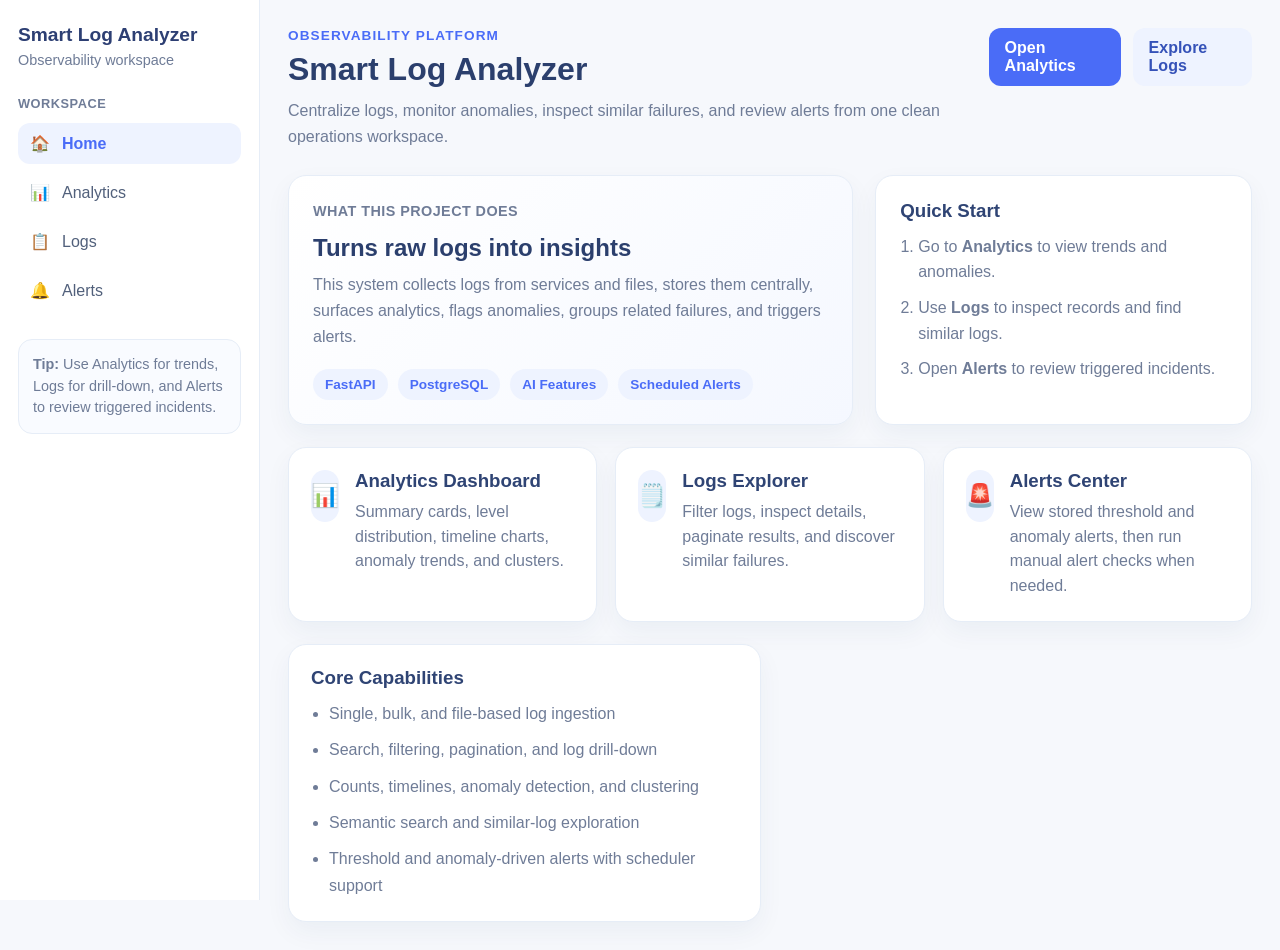
==== frontend/pages/index.html @ 1643813c "First Commit" ====
<!DOCTYPE html>
<html lang="en">

<head>
    <meta charset="UTF-8" />
    <meta name="viewport" content="width=device-width, initial-scale=1.0" />
    <title>Smart Log Analyzer</title>
    <link rel="stylesheet" href="../css/common.css" />
    <link rel="stylesheet" href="../css/home.css" />
</head>

<body>
    <div class="app-shell">
        <aside id="appsidebar"></aside>

        <main class="app-content">
            <header class="page-header">
                <div>
                    <p class="eyebrow">Observability Platform</p>
                    <h1>Smart Log Analyzer</h1>
                    <p class="page-subtitle">
                        Centralize logs, monitor anomalies, inspect similar failures, and review alerts from one
                        clean operations workspace.
                    </p>
                </div>

                <div class="header-actions">
                    <a class="btn btn-primary" href="analytics.html">Open Analytics</a>
                    <a class="btn btn-secondary" href="logs.html">Explore Logs</a>
                </div>
            </header>

            <section class="hero-grid">
                <article class="hero-card hero-primary">
                    <div>
                        <p class="hero-label">What this project does</p>
                        <h2>Turns raw logs into insights</h2>
                        <p>
                            This system collects logs from services and files, stores them centrally, surfaces
                            analytics,
                            flags anomalies, groups related failures, and triggers alerts.
                        </p>
                    </div>
                    <div class="hero-badges">
                        <span>FastAPI</span>
                        <span>PostgreSQL</span>
                        <span>AI Features</span>
                        <span>Scheduled Alerts</span>
                    </div>
                </article>

                <article class="hero-card hero-secondary">
                    <h3>Quick Start</h3>
                    <ol class="quick-list">
                        <li>Go to <strong>Analytics</strong> to view trends and anomalies.</li>
                        <li>Use <strong>Logs</strong> to inspect records and find similar logs.</li>
                        <li>Open <strong>Alerts</strong> to review triggered incidents.</li>
                    </ol>
                </article>
            </section>

            <section class="feature-grid">
                <a class="feature-card" href="analytics.html">
                    <div class="feature-icon">📊</div>
                    <div>
                        <h3>Analytics Dashboard</h3>
                        <p>Summary cards, level distribution, timeline charts, anomaly trends, and clusters.</p>
                    </div>
                </a>

                <a class="feature-card" href="logs.html">
                    <div class="feature-icon">🗒️</div>
                    <div>
                        <h3>Logs Explorer</h3>
                        <p>Filter logs, inspect details, paginate results, and discover similar failures.</p>
                    </div>
                </a>
                <a class="feature-card" href="alerts.html">
                    <div class="feature-icon">🚨</div>
                    <div>
                        <h3>Alerts Center</h3>
                        <p>View stored threshold and anomaly alerts, then run manual alert checks when needed.</p>
                    </div>
                </a>
            </section>

            <section class="info-grid">
                <article class="info-card">
                    <h3>Core Capabilities</h3>
                    <ul>
                        <li>Single, bulk, and file-based log ingestion</li>
                        <li>Search, filtering, pagination, and log drill-down</li>
                        <li>Counts, timelines, anomaly detection, and clustering</li>
                        <li>Semantic search and similar-log exploration</li>
                        <li>Threshold and anomaly-driven alerts with scheduler support</li>
                    </ul>
                </article>

            </section>
        </main>

        <script src="../js/layout.js"></script>
</body>

</html>
---- frontend/css/common.css ----
* {
    box-sizing: border-box;
    margin: 0;
    padding: 0;
    font-family: "Segoe UI", Roboto, sans-serif;
}

:root {
    --bg: #f6f8fc;
    --surface: #ffffff;
    --surface-soft: #f9fbff;
    --border: #e6edf7;
    --text: #24324b;
    --muted: #6f7c97;
    --primary: #4a6cf7;
    --primary-soft: #eef3ff;
    --danger-soft: #ffe7e6;
    --warning-soft: #fff4db;
    --shadow: 0 10px 26px rgba(21, 52, 104, 0.05);
}

body {
    background: var(--bg);
    color: var(--text);
}

a {
    color: inherit;
    text-decoration: none;
}

.app-shell {
    display: grid;
    grid-template-columns: 260px 1fr;
    min-height: 100vh;
}

.sidebar {
    background: var(--surface);
    border-right: 1px solid var(--border);
    padding: 24px 18px;
    position: sticky;
    top: 0;
    height: 100vh;
}

.brand h2 {
    color: #2d3f73;
    font-size: 1.2rem;
}

.brand p {
    color: var(--muted);
    margin-top: 6px;
    font-size: 0.9rem;
}

.nav-group {
    margin-top: 28px;
}

.nav-group h4 {
    color: var(--muted);
    font-size: 0.8rem;
    font-weight: 700;
    margin-bottom: 12px;
    text-transform: uppercase;
    letter-spacing: 0.04em;
}

.sidebar-nav {
    display: grid;
    gap: 8px;
}

.sidebar-link {
    align-items: center;
    border-radius: 12px;
    color: #51607b;
    display: flex;
    gap: 12px;
    padding: 11px 12px;
    transition: background 0.18s ease, color 0.18s ease;
}

.sidebar-link:hover,
.sidebar-link.active {
    background: var(--primary-soft);
    color: var(--primary);
    font-weight: 700;
}

.sidebar-footer {
    background: var(--surface-soft);
    border: 1px solid var(--border);
    border-radius: 14px;
    color: var(--muted);
    font-size: 0.9rem;
    line-height: 1.5;
    margin-top: 28px;
    padding: 14px;
}

.app-content {
    padding: 28px;
}

.page-header {
    align-items: flex-start;
    display: flex;
    justify-content: space-between;
    gap: 18px;
    margin-bottom: 24px;
}

.eyebrow {
    color: var(--primary);
    font-size: 0.85rem;
    font-weight: 700;
    letter-spacing: 0.08em;
    text-transform: uppercase;
}

.page-header h1 {
    color: #2b3f6d;
    font-size: 2rem;
    margin-top: 8px;
}

.page-subtitle {
    color: var(--muted);
    line-height: 1.65;
    margin-top: 10px;
    max-width: 760px;
}

.header-actions {
    display: flex;
    gap: 12px;
}

.btn {
    border: none;
    border-radius: 12px;
    cursor: pointer;
    display: inline-flex;
    align-items: center;
    justify-content: center;
    font-weight: 700;
    padding: 11px 16px;
    transition: all 0.18s ease;
}

.btn-primary {
    background: var(--primary);
    color: white;
}

.btn-primary:hover {
    background: #3657dc;
}

.btn-secondary {
    background: var(--primary-soft);
    color: #3552b8;
}

.btn-secondary:hover {
    background: #dfe8ff;
}

code {
    background: #f0f4fb;
    border-radius: 6px;
    padding: 2px 6px;
}

@media (max-width: 980px) {
    .app-shell {
        grid-template-columns: 1fr;
    }

    .sidebar {
        border-right: none;
        border-bottom: 1px solid var(--border);
        height: auto;
        position: static;
    }

    .page-header {
        flex-direction: column;
    }
}
---- frontend/css/home.css ----
.hero-grid {
    display: grid;
    gap: 22px;
    grid-template-columns: 1.2fr 0.8fr;
}

.hero-card,
.feature-card,
.info-card {
    background: var(--surface);
    border: 1px solid var(--border);
    border-radius: 18px;
    box-shadow: var(--shadow);
}

.hero-card {
    padding: 24px;
}

.hero-primary {
    background: linear-gradient(135deg, #ffffff 0%, #f5f8ff 100%);
}

.hero-primary h2 {
    color: #2b3f6d;
    font-size: 1.5rem;
    margin: 10px 0;
}

.hero-label {
    color: var(--muted);
    font-size: 0.9rem;
    font-weight: 700;
    letter-spacing: 0.03em;
    text-transform: uppercase;
}

.hero-primary p,
.hero-secondary p,
.info-card li {
    color: var(--muted);
    line-height: 1.65;
}

.hero-secondary h3,
.info-card h3 {
    color: #2f4474;
    margin-bottom: 12px;
}

.quick-list {
    color: var(--muted);
    display: grid;
    gap: 10px;
    line-height: 1.6;
    padding-left: 18px;
}

.hero-badges {
    display: flex;
    flex-wrap: wrap;
    gap: 10px;
    margin-top: 18px;
}

.hero-badges span {
    background: var(--primary-soft);
    border-radius: 999px;
    color: var(--primary);
    font-size: 0.85rem;
    font-weight: 700;
    padding: 8px 12px;
}

.feature-grid {
    display: grid;
    gap: 18px;
    grid-template-columns: repeat(3, minmax(0, 1fr));
    margin-top: 22px;
}

.feature-card {
    align-items: flex-start;
    display: flex;
    gap: 16px;
    padding: 22px;
    transition: transform 0.18s ease, box-shadow 0.18s ease;
}


.feature-card:hover {
    box-shadow: 0 14px 30px rgba(21, 52, 104, 0.09);
    transform: translateY(-2px);
}

.feature-icon {
    align-items: center;
    background: var(--primary-soft);
    border-radius: 14px;
    display: flex;
    font-size: 1.4rem;
    height: 52px;
    justify-content: center;
    width: 52px;
}

.feature-card h3 {
    color: #2f4474;
    margin-bottom: 8px;
}

.feature-card p {
    color: var(--muted);
    line-height: 1.55;
}

.info-grid {
    display: grid;
    gap: 18px;
    grid-template-columns: repeat(2, minmax(0, 1fr));
    margin-top: 22px;
}

.info-card {
    padding: 22px;
}

.info-card ul {
    display: grid;
    gap: 10px;
    padding-left: 18px;
}

@media (max-width: 1100px) {
    .hero-grid,
    .feature-grid,
    .info-grid {
        grid-template-columns: 1fr;
    }
    
}
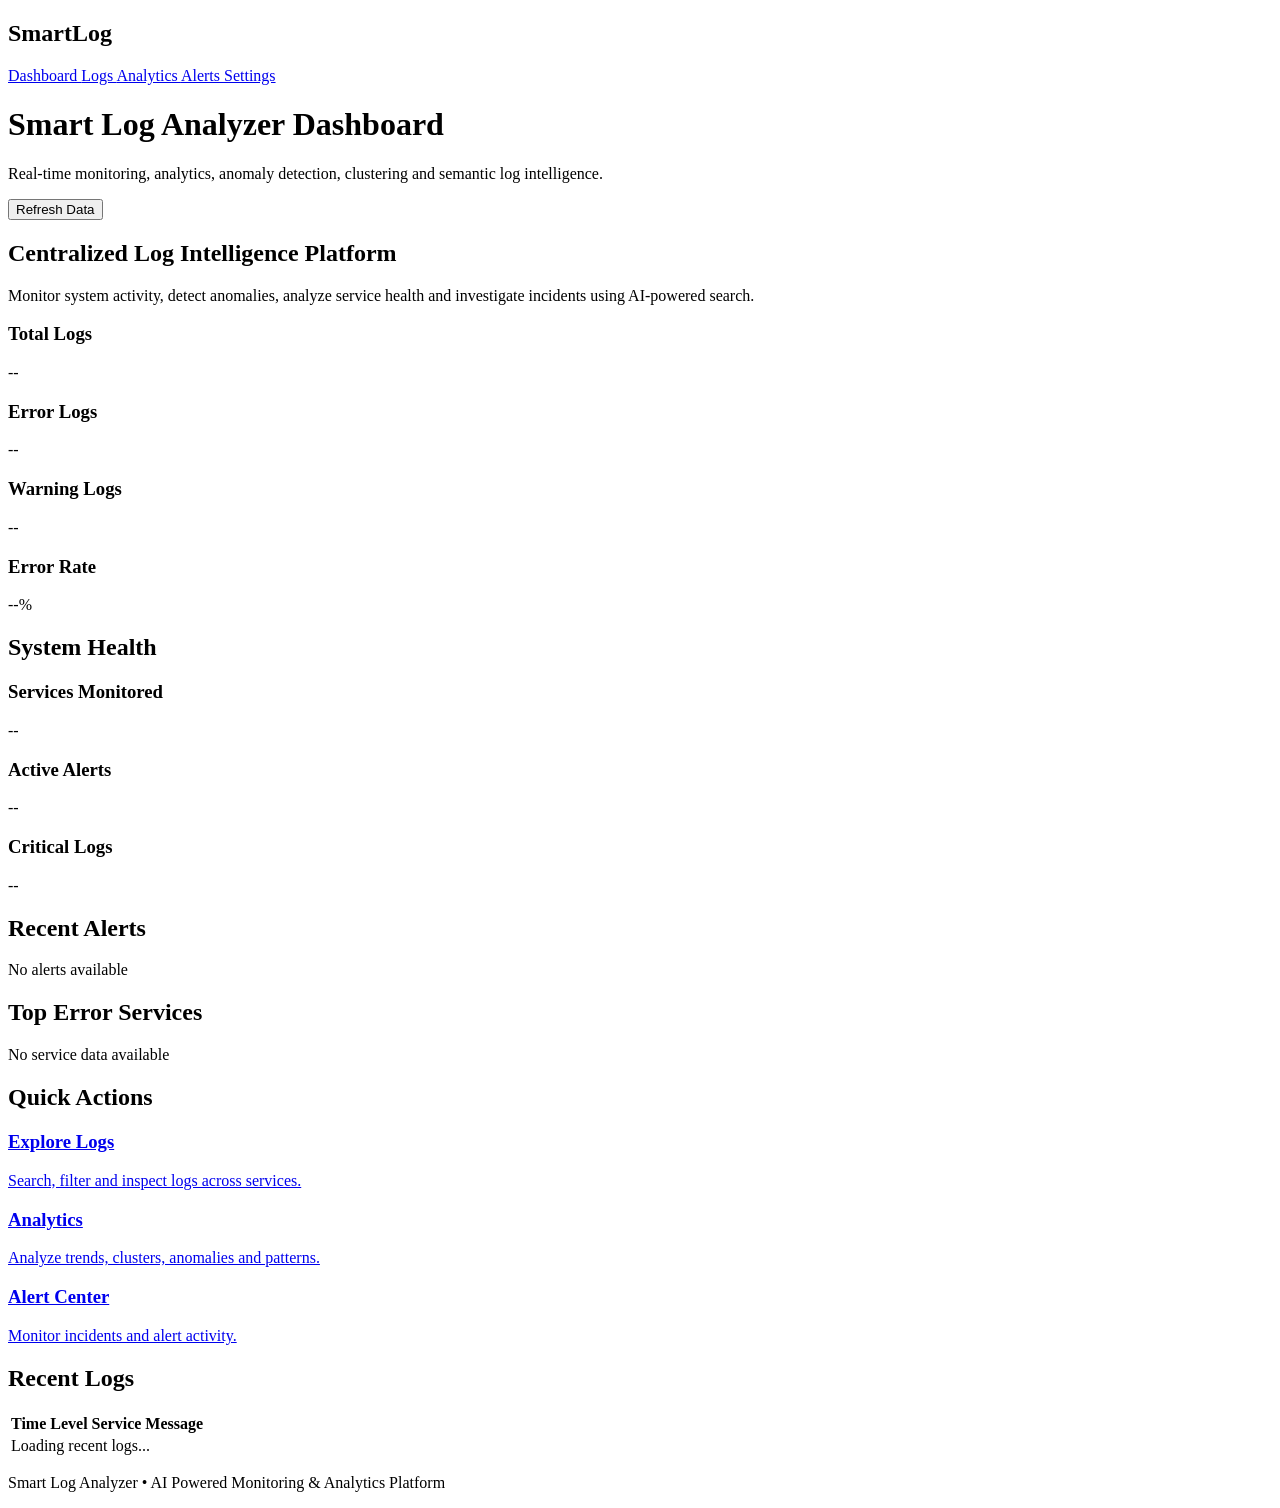
==== commit 73f41da5: "Updating the UI" ====
--- a/frontend/pages/index.html
+++ b/frontend/pages/index.html
@@ -2,104 +2,296 @@
 <html lang="en">
 
 <head>
-    <meta charset="UTF-8" />
-    <meta name="viewport" content="width=device-width, initial-scale=1.0" />
+
+    <meta charset="UTF-8">
+    <meta name="viewport" content="width=device-width, initial-scale=1.0">
+
     <title>Smart Log Analyzer</title>
-    <link rel="stylesheet" href="../css/common.css" />
-    <link rel="stylesheet" href="../css/home.css" />
+
+    <link rel="stylesheet" href="/static/css/common.css">
+    <link rel="stylesheet" href="/static/css/home.css">
+
+    <link href="https://fonts.googleapis.com/css2?family=Inter:wght@300;400;500;600;700&display=swap" rel="stylesheet">
+
 </head>
 
 <body>
-    <div class="app-shell">
-        <aside id="appsidebar"></aside>
-
-        <main class="app-content">
-            <header class="page-header">
-                <div>
-                    <p class="eyebrow">Observability Platform</p>
-                    <h1>Smart Log Analyzer</h1>
-                    <p class="page-subtitle">
-                        Centralize logs, monitor anomalies, inspect similar failures, and review alerts from one
-                        clean operations workspace.
+
+    <!-- Sidebar -->
+
+    <aside class="sidebar">
+
+        <div class="logo">
+            <h2>SmartLog</h2>
+        </div>
+
+        <nav class="sidebar-nav">
+
+            <a href="/" class="active">
+                Dashboard
+            </a>
+
+            <a href="/logs">
+                Logs
+            </a>
+
+            <a href="/analytics">
+                Analytics
+            </a>
+
+            <a href="/alerts">
+                Alerts
+            </a>
+
+            <a href="/settings">
+                Settings
+            </a>
+
+        </nav>
+
+    </aside>
+
+    <!-- Main Content -->
+
+    <main class="main-content">
+
+        <!-- Page Header -->
+
+        <header class="page-header">
+
+            <div>
+                <h1>Smart Log Analyzer Dashboard</h1>
+
+                <p>
+                    Real-time monitoring, analytics, anomaly detection,
+                    clustering and semantic log intelligence.
+                </p>
+            </div>
+
+            <button id="refreshBtn" class="btn-primary">
+                Refresh Data
+            </button>
+
+        </header>
+
+        <!-- Hero Banner -->
+
+        <section class="hero-banner">
+
+            <div class="hero-content">
+
+                <h2>
+                    Centralized Log Intelligence Platform
+                </h2>
+
+                <p>
+                    Monitor system activity, detect anomalies,
+                    analyze service health and investigate incidents
+                    using AI-powered search.
+                </p>
+
+            </div>
+
+        </section>
+
+        <!-- KPI Cards -->
+
+        <section class="stats-grid">
+
+            <div class="stat-card">
+                <h3>Total Logs</h3>
+                <span id="totalLogs">--</span>
+            </div>
+
+            <div class="stat-card">
+                <h3>Error Logs</h3>
+                <span id="errorLogs">--</span>
+            </div>
+
+            <div class="stat-card">
+                <h3>Warning Logs</h3>
+                <span id="warningLogs">--</span>
+            </div>
+
+            <div class="stat-card">
+                <h3>Error Rate</h3>
+                <span id="errorRate">--%</span>
+            </div>
+
+        </section>
+
+        <!-- Health Overview -->
+
+        <section class="health-section">
+
+            <div class="section-header">
+                <h2>System Health</h2>
+            </div>
+
+            <div class="health-grid">
+
+                <div class="health-card">
+                    <h3>Services Monitored</h3>
+                    <span id="serviceCount">--</span>
+                </div>
+
+                <div class="health-card">
+                    <h3>Active Alerts</h3>
+                    <span id="activeAlerts">--</span>
+                </div>
+
+                <div class="health-card">
+                    <h3>Critical Logs</h3>
+                    <span id="criticalLogs">--</span>
+                </div>
+
+            </div>
+
+        </section>
+
+        <!-- Dashboard Insights -->
+
+        <section class="dashboard-grid">
+
+            <!-- Active Alerts -->
+
+            <div class="dashboard-card">
+
+                <div class="section-header">
+                    <h2>Recent Alerts</h2>
+                </div>
+
+                <div id="recentAlerts">
+
+                    <div class="empty-state">
+                        No alerts available
+                    </div>
+
+                </div>
+
+            </div>
+
+            <!-- Top Error Services -->
+
+            <div class="dashboard-card">
+
+                <div class="section-header">
+                    <h2>Top Error Services</h2>
+                </div>
+
+                <div id="topServices">
+
+                    <div class="empty-state">
+                        No service data available
+                    </div>
+
+                </div>
+
+            </div>
+
+        </section>
+
+        <!-- Quick Actions -->
+
+        <section class="quick-actions">
+
+            <div class="section-header">
+                <h2>Quick Actions</h2>
+            </div>
+
+            <div class="action-grid">
+
+                <a href="/logs" class="action-card">
+
+                    <h3>Explore Logs</h3>
+
+                    <p>
+                        Search, filter and inspect logs
+                        across services.
                     </p>
-                </div>
-
-                <div class="header-actions">
-                    <a class="btn btn-primary" href="analytics.html">Open Analytics</a>
-                    <a class="btn btn-secondary" href="logs.html">Explore Logs</a>
-                </div>
-            </header>
-
-            <section class="hero-grid">
-                <article class="hero-card hero-primary">
-                    <div>
-                        <p class="hero-label">What this project does</p>
-                        <h2>Turns raw logs into insights</h2>
-                        <p>
-                            This system collects logs from services and files, stores them centrally, surfaces
-                            analytics,
-                            flags anomalies, groups related failures, and triggers alerts.
-                        </p>
-                    </div>
-                    <div class="hero-badges">
-                        <span>FastAPI</span>
-                        <span>PostgreSQL</span>
-                        <span>AI Features</span>
-                        <span>Scheduled Alerts</span>
-                    </div>
-                </article>
-
-                <article class="hero-card hero-secondary">
-                    <h3>Quick Start</h3>
-                    <ol class="quick-list">
-                        <li>Go to <strong>Analytics</strong> to view trends and anomalies.</li>
-                        <li>Use <strong>Logs</strong> to inspect records and find similar logs.</li>
-                        <li>Open <strong>Alerts</strong> to review triggered incidents.</li>
-                    </ol>
-                </article>
-            </section>
-
-            <section class="feature-grid">
-                <a class="feature-card" href="analytics.html">
-                    <div class="feature-icon">📊</div>
-                    <div>
-                        <h3>Analytics Dashboard</h3>
-                        <p>Summary cards, level distribution, timeline charts, anomaly trends, and clusters.</p>
-                    </div>
+
                 </a>
 
-                <a class="feature-card" href="logs.html">
-                    <div class="feature-icon">🗒️</div>
-                    <div>
-                        <h3>Logs Explorer</h3>
-                        <p>Filter logs, inspect details, paginate results, and discover similar failures.</p>
-                    </div>
+                <a href="/analytics" class="action-card">
+
+                    <h3>Analytics</h3>
+
+                    <p>
+                        Analyze trends, clusters,
+                        anomalies and patterns.
+                    </p>
+
                 </a>
-                <a class="feature-card" href="alerts.html">
-                    <div class="feature-icon">🚨</div>
-                    <div>
-                        <h3>Alerts Center</h3>
-                        <p>View stored threshold and anomaly alerts, then run manual alert checks when needed.</p>
-                    </div>
+
+                <a href="/alerts" class="action-card">
+
+                    <h3>Alert Center</h3>
+
+                    <p>
+                        Monitor incidents and alert activity.
+                    </p>
+
                 </a>
-            </section>
-
-            <section class="info-grid">
-                <article class="info-card">
-                    <h3>Core Capabilities</h3>
-                    <ul>
-                        <li>Single, bulk, and file-based log ingestion</li>
-                        <li>Search, filtering, pagination, and log drill-down</li>
-                        <li>Counts, timelines, anomaly detection, and clustering</li>
-                        <li>Semantic search and similar-log exploration</li>
-                        <li>Threshold and anomaly-driven alerts with scheduler support</li>
-                    </ul>
-                </article>
-
-            </section>
-        </main>
-
-        <script src="../js/layout.js"></script>
+
+            </div>
+
+        </section>
+
+        <!-- Recent Logs -->
+
+        <section class="recent-activity">
+
+            <div class="section-header">
+                <h2>Recent Logs</h2>
+            </div>
+
+            <div class="table-wrapper">
+
+                <table>
+
+                    <thead>
+
+                        <tr>
+                            <th>Time</th>
+                            <th>Level</th>
+                            <th>Service</th>
+                            <th>Message</th>
+                        </tr>
+
+                    </thead>
+
+                    <tbody id="recentLogsBody">
+
+                        <tr>
+                            <td colspan="4">
+                                Loading recent logs...
+                            </td>
+                        </tr>
+
+                    </tbody>
+
+                </table>
+
+            </div>
+
+        </section>
+
+        <!-- Footer -->
+
+        <footer class="page-footer">
+
+            <p>
+                Smart Log Analyzer • AI Powered Monitoring &
+                Analytics Platform
+            </p>
+
+        </footer>
+
+    </main>
+
+    <script src="/static/js/common.js"></script>
+    <script src="/static/js/home.js"></script>
+
 </body>
 
 </html>
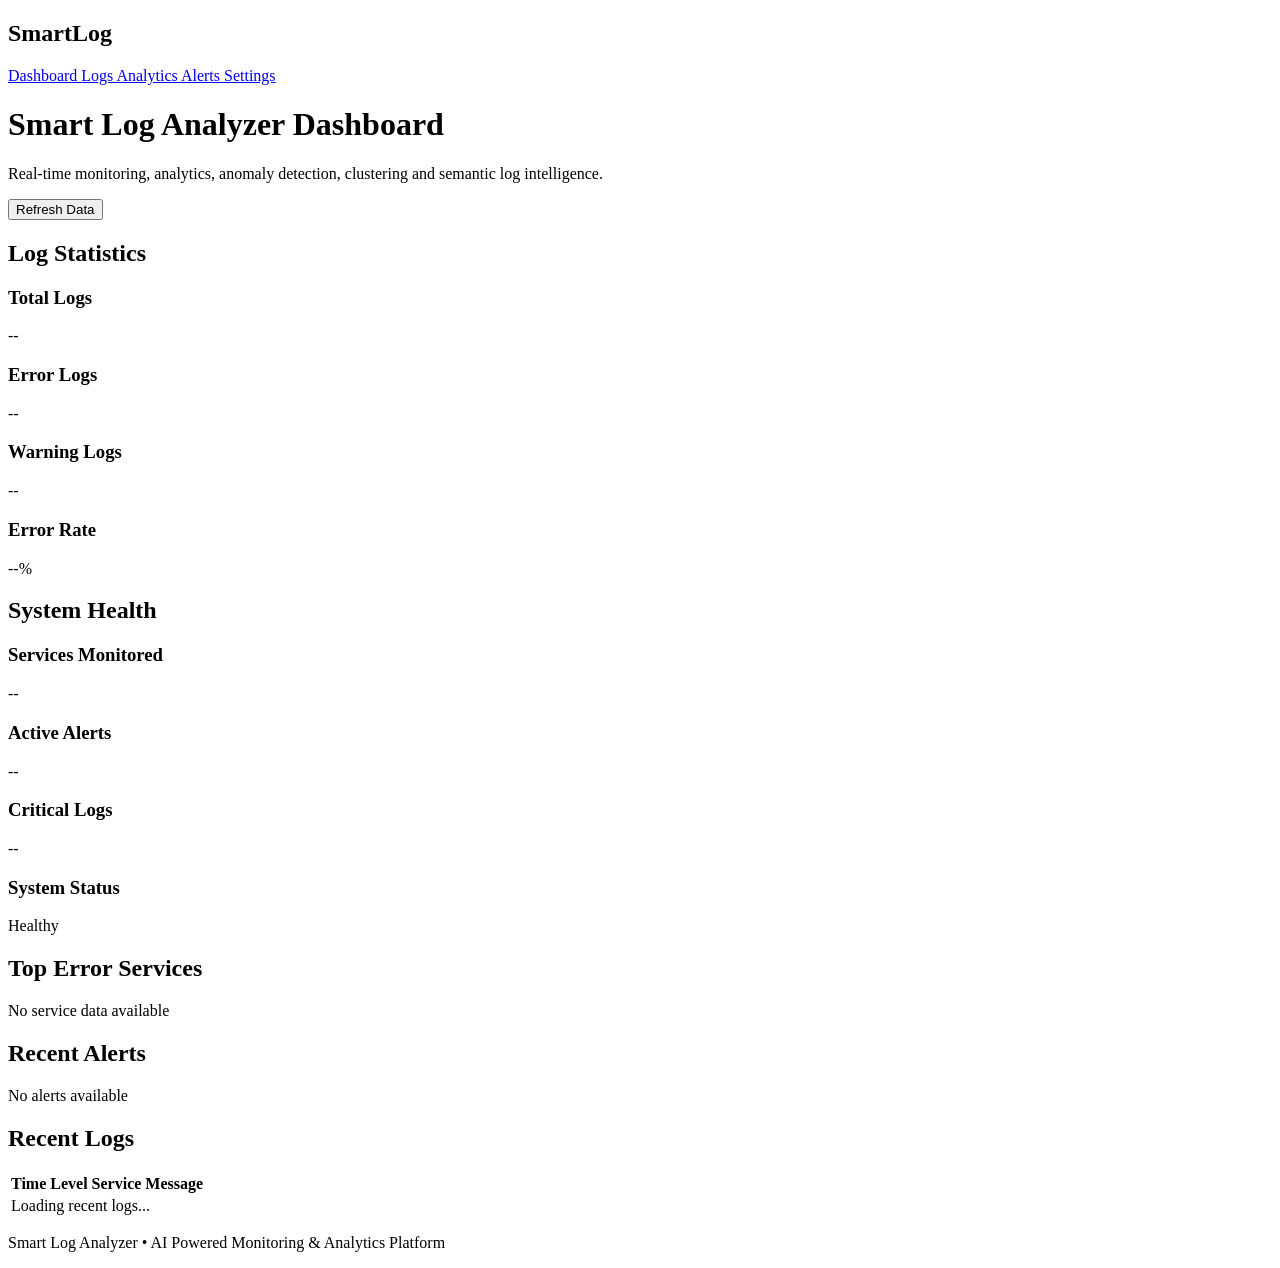
==== commit 5c47e124: "formatted everything" ====
--- a/frontend/pages/index.html
+++ b/frontend/pages/index.html
@@ -55,17 +55,19 @@
 
     <main class="main-content">
 
-        <!-- Page Header -->
+        <!-- Sticky Header -->
 
         <header class="page-header">
 
             <div>
+
                 <h1>Smart Log Analyzer Dashboard</h1>
 
                 <p>
                     Real-time monitoring, analytics, anomaly detection,
                     clustering and semantic log intelligence.
                 </p>
+
             </div>
 
             <button id="refreshBtn" class="btn-primary">
@@ -74,86 +76,103 @@
 
         </header>
 
-        <!-- Hero Banner -->
-
-        <section class="hero-banner">
-
-            <div class="hero-content">
-
-                <h2>
-                    Centralized Log Intelligence Platform
-                </h2>
-
-                <p>
-                    Monitor system activity, detect anomalies,
-                    analyze service health and investigate incidents
-                    using AI-powered search.
-                </p>
+        <!-- KPI + HEALTH OVERVIEW -->
+
+        <section class="overview-section">
+
+            <!-- LOG STATISTICS -->
+
+            <div class="overview-card">
+
+                <div class="section-header">
+                    <h2>Log Statistics</h2>
+                </div>
+
+                <div class="kpi-grid">
+
+                    <div class="kpi-item">
+                        <h3>Total Logs</h3>
+                        <span id="totalLogs">--</span>
+                    </div>
+
+                    <div class="kpi-item">
+                        <h3>Error Logs</h3>
+                        <span id="errorLogs">--</span>
+                    </div>
+
+                    <div class="kpi-item">
+                        <h3>Warning Logs</h3>
+                        <span id="warningLogs">--</span>
+                    </div>
+
+                    <div class="kpi-item">
+                        <h3>Error Rate</h3>
+                        <span id="errorRate">--%</span>
+                    </div>
+
+                </div>
+
+            </div>
+
+            <!-- SYSTEM HEALTH -->
+
+            <div class="overview-card">
+
+                <div class="section-header">
+                    <h2>System Health</h2>
+                </div>
+
+                <div class="health-grid">
+
+                    <div class="health-item">
+                        <h3>Services Monitored</h3>
+                        <span id="serviceCount">--</span>
+                    </div>
+
+                    <div class="health-item">
+                        <h3>Active Alerts</h3>
+                        <span id="activeAlerts">--</span>
+                    </div>
+
+                    <div class="health-item">
+                        <h3>Critical Logs</h3>
+                        <span id="criticalLogs">--</span>
+                    </div>
+
+                    <div class="health-item">
+                        <h3>System Status</h3>
+                        <span id="systemStatus">Healthy</span>
+                    </div>
+
+                </div>
 
             </div>
 
         </section>
 
-        <!-- KPI Cards -->
-
-        <section class="stats-grid">
-
-            <div class="stat-card">
-                <h3>Total Logs</h3>
-                <span id="totalLogs">--</span>
-            </div>
-
-            <div class="stat-card">
-                <h3>Error Logs</h3>
-                <span id="errorLogs">--</span>
-            </div>
-
-            <div class="stat-card">
-                <h3>Warning Logs</h3>
-                <span id="warningLogs">--</span>
-            </div>
-
-            <div class="stat-card">
-                <h3>Error Rate</h3>
-                <span id="errorRate">--%</span>
-            </div>
-
-        </section>
-
-        <!-- Health Overview -->
-
-        <section class="health-section">
-
-            <div class="section-header">
-                <h2>System Health</h2>
-            </div>
-
-            <div class="health-grid">
-
-                <div class="health-card">
-                    <h3>Services Monitored</h3>
-                    <span id="serviceCount">--</span>
-                </div>
-
-                <div class="health-card">
-                    <h3>Active Alerts</h3>
-                    <span id="activeAlerts">--</span>
-                </div>
-
-                <div class="health-card">
-                    <h3>Critical Logs</h3>
-                    <span id="criticalLogs">--</span>
-                </div>
-
-            </div>
-
-        </section>
-
-        <!-- Dashboard Insights -->
+        <!-- DASHBOARD INSIGHTS -->
 
         <section class="dashboard-grid">
 
-            <!-- Active Alerts -->
+            <!-- TOP ERROR SERVICES -->
+
+            <div class="dashboard-card">
+
+                <div class="section-header">
+                    <h2>Top Error Services</h2>
+                </div>
+
+                <div id="topServices">
+
+                    <div class="empty-state">
+                        No service data available
+                    </div>
+
+                </div>
+
+            </div>
+
+            <!-- RECENT ALERTS -->
 
             <div class="dashboard-card">
 
@@ -171,73 +190,9 @@
 
             </div>
 
-            <!-- Top Error Services -->
-
-            <div class="dashboard-card">
-
-                <div class="section-header">
-                    <h2>Top Error Services</h2>
-                </div>
-
-                <div id="topServices">
-
-                    <div class="empty-state">
-                        No service data available
-                    </div>
-
-                </div>
-
-            </div>
-
         </section>
 
-        <!-- Quick Actions -->
-
-        <section class="quick-actions">
-
-            <div class="section-header">
-                <h2>Quick Actions</h2>
-            </div>
-
-            <div class="action-grid">
-
-                <a href="/logs" class="action-card">
-
-                    <h3>Explore Logs</h3>
-
-                    <p>
-                        Search, filter and inspect logs
-                        across services.
-                    </p>
-
-                </a>
-
-                <a href="/analytics" class="action-card">
-
-                    <h3>Analytics</h3>
-
-                    <p>
-                        Analyze trends, clusters,
-                        anomalies and patterns.
-                    </p>
-
-                </a>
-
-                <a href="/alerts" class="action-card">
-
-                    <h3>Alert Center</h3>
-
-                    <p>
-                        Monitor incidents and alert activity.
-                    </p>
-
-                </a>
-
-            </div>
-
-        </section>
-
-        <!-- Recent Logs -->
+        <!-- RECENT LOGS -->
 
         <section class="recent-activity">
 
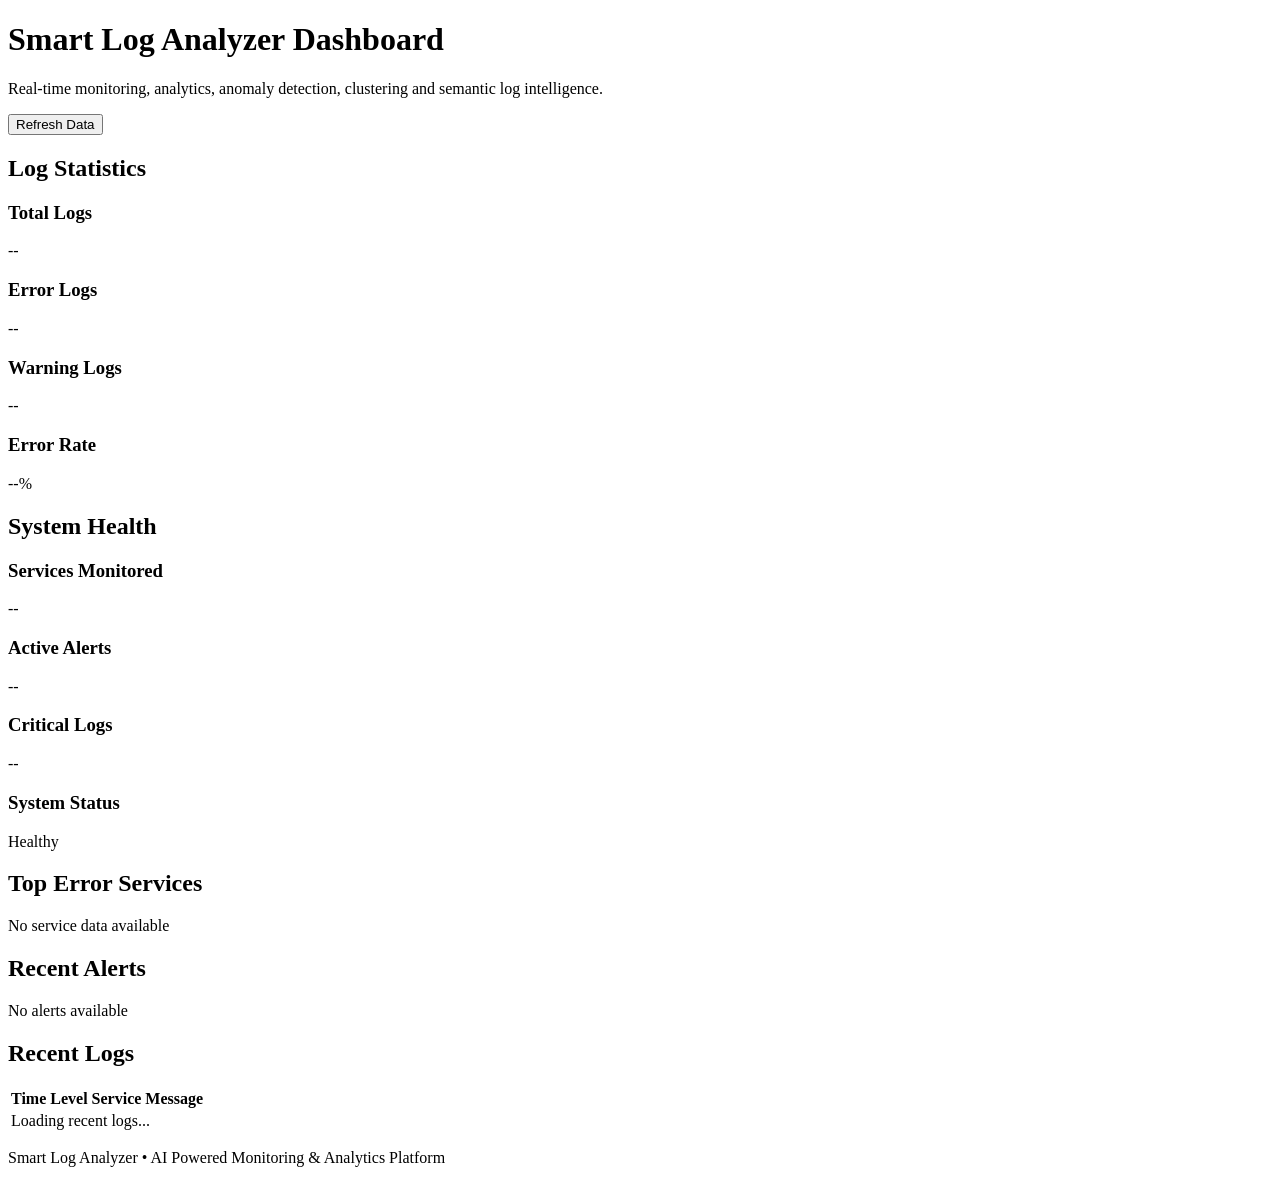
==== commit d77e4472: "added the filter as dropdown from text and ohter changes in the backend" ====
--- a/frontend/pages/index.html
+++ b/frontend/pages/index.html
@@ -17,39 +17,7 @@
 
 <body>
 
-    <!-- Sidebar -->
-
-    <aside class="sidebar">
-
-        <div class="logo">
-            <h2>SmartLog</h2>
-        </div>
-
-        <nav class="sidebar-nav">
-
-            <a href="/" class="active">
-                Dashboard
-            </a>
-
-            <a href="/logs">
-                Logs
-            </a>
-
-            <a href="/analytics">
-                Analytics
-            </a>
-
-            <a href="/alerts">
-                Alerts
-            </a>
-
-            <a href="/settings">
-                Settings
-            </a>
-
-        </nav>
-
-    </aside>
+    <div id="appsidebar"></div>
 
     <!-- Main Content -->
 
@@ -245,6 +213,7 @@
     </main>
 
     <script src="/static/js/common.js"></script>
+    <script src="/static/js/layout.js"></script>
     <script src="/static/js/home.js"></script>
 
 </body>
